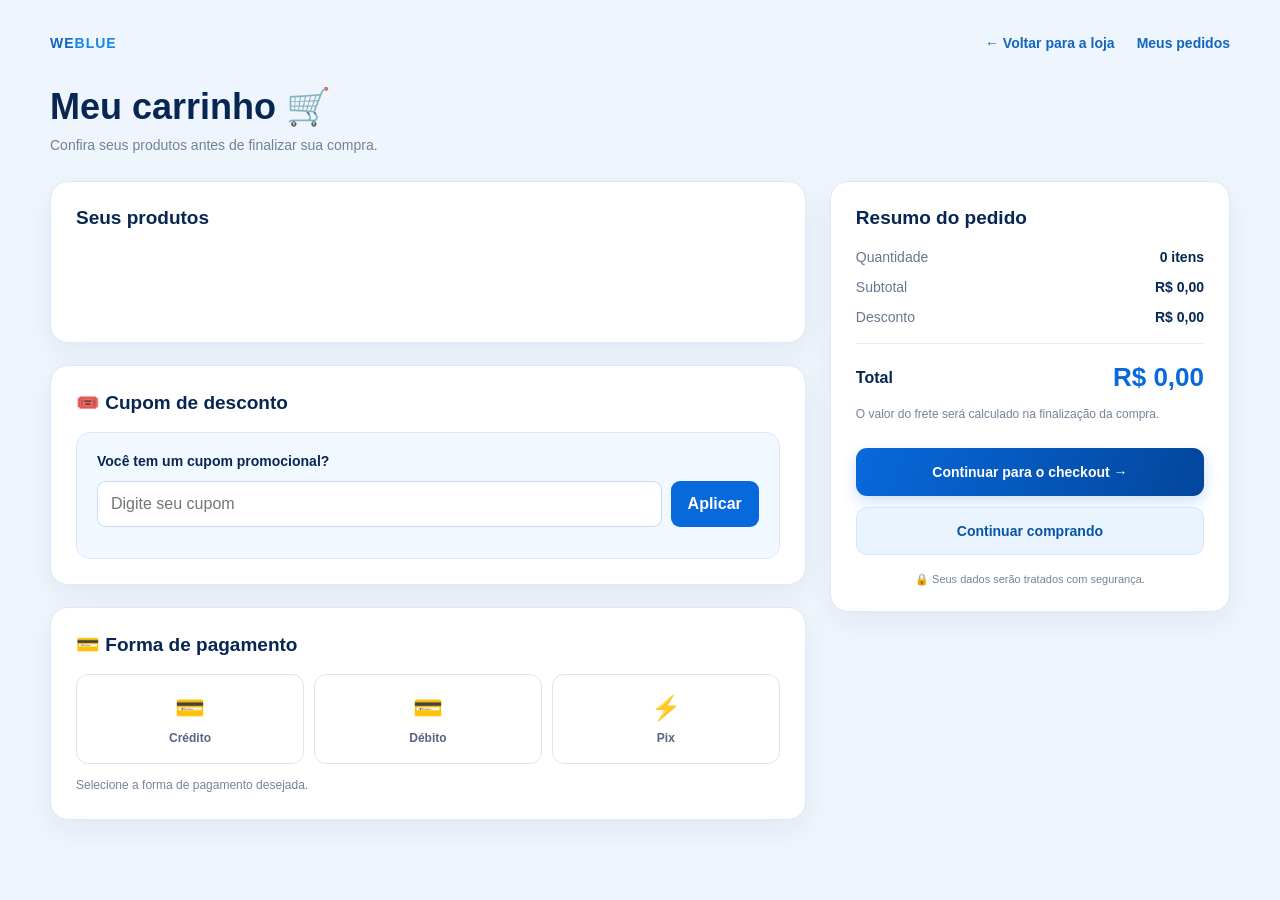
==== src/frontend/carrinho.html @ 8bfc92ae "Adiciona projeto completo WeBlue" ====
<!DOCTYPE html>
<html lang="pt-BR">
<head>
    <meta charset="UTF-8">
    <meta name="viewport" content="width=device-width, initial-scale=1.0">
    <title>WeBlue | Meu Carrinho</title>

    <style>
        * {
            margin: 0;
            padding: 0;
            box-sizing: border-box;
        }

        body {
            font-family: Arial, Helvetica, sans-serif;
            background: #eef5fc;
            color: #082653;
            min-height: 100vh;
        }

        a {
            text-decoration: none;
        }

        button, input {
            font: inherit;
        }

        .container {
            width: min(1180px, calc(100% - 40px));
            margin: 0 auto;
            padding: 35px 0 60px;
        }

        /* CABEÇALHO */

        .topbar {
            display: flex;
            align-items: center;
            justify-content: space-between;
            margin-bottom: 35px;
        }

        .logo {
            color: #082653;
            font-size: 25px;
            font-weight: 900;
            letter-spacing: 1px;
        }

        .logo span {
            color: #1686ed;
        }

        .topbar-links {
            display: flex;
            gap: 22px;
        }

        .topbar a {
            color: #1266bd;
            font-size: 14px;
            font-weight: 700;
            transition: color .2s;
        }

        .topbar a:hover {
            color: #031b48;
        }

        /* TÍTULO */

        .titulo {
            margin-bottom: 28px;
        }

        .titulo h1 {
            font-size: clamp(27px, 4vw, 36px);
            color: #082653;
            margin-bottom: 9px;
        }

        .titulo p {
            color: #71829a;
            font-size: 14px;
        }

        /* ORGANIZAÇÃO */

        .cart-grid {
            display: grid;
            grid-template-columns: minmax(0, 1.7fr) minmax(300px, .9fr);
            gap: 24px;
            align-items: start;
        }

        .coluna-principal {
            display: flex;
            flex-direction: column;
            gap: 22px;
        }

        .panel {
            background: #ffffff;
            border: 1px solid #dce9f7;
            border-radius: 18px;
            padding: 25px;
            box-shadow: 0 10px 30px rgba(8, 38, 83, .06);
        }

        .panel h2 {
            color: #082653;
            font-size: 19px;
            margin-bottom: 18px;
        }

        /* PRODUTOS */

        .item {
            display: flex;
            justify-content: space-between;
            align-items: center;
            gap: 18px;
            padding: 20px 0;
            border-bottom: 1px solid #e7eef7;
            animation: aparecer .3s ease;
        }

        .item:last-child {
            border-bottom: none;
        }

        .item h3 {
            color: #082653;
            font-size: 16px;
            margin-bottom: 7px;
        }

        .item p {
            color: #75849a;
            font-size: 13px;
        }

        .item strong {
            color: #0869dc;
            font-size: 17px;
            white-space: nowrap;
        }

        .controls {
            display: flex;
            align-items: center;
            gap: 10px;
            margin-top: 14px;
        }

        .controls button {
            min-width: 32px;
            height: 32px;
            padding: 0 9px;
            border: 1px solid #c9e1fa;
            border-radius: 9px;
            background: #eaf4ff;
            color: #0754a5;
            font-weight: 800;
            cursor: pointer;
            transition: .2s;
        }

        .controls button:hover {
            background: #0869dc;
            color: #ffffff;
            transform: translateY(-2px);
        }

        .controls span {
            min-width: 20px;
            text-align: center;
            font-weight: 700;
        }

        .controls .btn-secondary {
            width: auto;
            padding: 0 12px;
            margin-left: 5px;
            background: #fff0f0;
            border-color: #ffd5d5;
            color: #c03939;
            font-size: 12px;
        }

        .controls .btn-secondary:hover {
            background: #c03939;
            color: #ffffff;
        }

        .empty {
            padding: 35px 10px;
            text-align: center;
            color: #75849a;
            line-height: 1.6;
        }

        /* CUPOM */

        .coupon-box {
            padding: 20px;
            border-radius: 14px;
            background: #f1f8ff;
            border: 1px solid #d9eaff;
        }

        .coupon-box label {
            display: block;
            margin-bottom: 12px;
            color: #082653;
            font-size: 14px;
            font-weight: 800;
        }

        .coupon-input {
            display: flex;
            gap: 9px;
        }

        .coupon-input input {
            flex: 1;
            min-width: 0;
            padding: 13px;
            border: 1px solid #cbdced;
            border-radius: 9px;
            outline: none;
            color: #082653;
            background: #ffffff;
        }

        .coupon-input input:focus {
            border-color: #1686ed;
            box-shadow: 0 0 0 3px rgba(22, 134, 237, .12);
        }

        .btn-coupon {
            padding: 0 17px;
            border: none;
            border-radius: 9px;
            background: #0869dc;
            color: #ffffff;
            font-weight: 700;
            cursor: pointer;
            transition: .2s;
        }

        .btn-coupon:hover {
            background: #031b48;
            transform: translateY(-1px);
        }

        .coupon-message {
            margin-top: 11px;
            font-size: 12px;
            line-height: 1.5;
            color: #526984;
        }

        .coupon-message.erro {
            color: #c03939;
        }

        .coupon-message.sucesso {
            color: #16804a;
        }

        .btn-remove-coupon {
            display: none;
            margin-top: 10px;
            padding: 7px 11px;
            border: 1px solid #cbdced;
            border-radius: 8px;
            background: #ffffff;
            color: #0754a5;
            font-size: 12px;
            font-weight: 700;
            cursor: pointer;
        }

        /* PAGAMENTO */

        .payment-options {
            display: grid;
            grid-template-columns: repeat(3, minmax(0, 1fr));
            gap: 10px;
        }

        .payment-option {
            position: relative;
        }

        .payment-option input {
            position: absolute;
            opacity: 0;
            pointer-events: none;
        }

        .payment-option label {
            min-height: 90px;
            padding: 13px 8px;
            border: 1px solid #dce6f2;
            border-radius: 12px;
            background: #ffffff;
            display: flex;
            flex-direction: column;
            align-items: center;
            justify-content: center;
            gap: 9px;
            text-align: center;
            color: #536781;
            font-size: 12px;
            font-weight: 700;
            cursor: pointer;
            transition: .2s;
        }

        .payment-icon {
            font-size: 24px;
        }

        .payment-option label:hover {
            border-color: #1686ed;
            background: #f1f8ff;
            transform: translateY(-2px);
        }

        .payment-option input:checked + label {
            border: 2px solid #0869dc;
            background: #eaf4ff;
            color: #0754a5;
            box-shadow: 0 4px 14px rgba(8, 105, 220, .12);
        }

        .payment-option input:focus-visible + label {
            outline: 3px solid #80bdff;
            outline-offset: 3px;
        }

        .payment-message {
            margin-top: 12px;
            color: #75849a;
            font-size: 12px;
            line-height: 1.5;
        }

        /* RESUMO */

        .summary {
            position: sticky;
            top: 20px;
        }

        .summary h2 {
            margin-bottom: 20px;
        }

        .summary-line {
            display: flex;
            justify-content: space-between;
            gap: 10px;
            margin: 14px 0;
            color: #667991;
            font-size: 14px;
        }

        .summary-line strong {
            color: #082653;
        }

        .summary-divider {
            height: 1px;
            margin: 18px 0;
            background: #e5edf6;
        }

        .total-line {
            display: flex;
            justify-content: space-between;
            align-items: center;
            gap: 10px;
        }

        .total-line span {
            color: #082653;
            font-weight: 800;
        }

        .total {
            color: #0869dc;
            font-size: 26px;
            font-weight: 900;
            white-space: nowrap;
        }

        .frete-info {
            margin-top: 12px;
            color: #75849a;
            font-size: 12px;
            line-height: 1.5;
        }

        /* BOTÕES */

        .actions {
            display: flex;
            flex-direction: column;
            gap: 11px;
            margin-top: 25px;
        }

        .btn-link {
            width: 100%;
            min-height: 48px;
            padding: 13px 16px;
            display: flex;
            justify-content: center;
            align-items: center;
            border: none;
            border-radius: 11px;
            font-weight: 800;
            font-size: 14px;
            cursor: pointer;
            transition: .25s;
        }

        .btn-primary {
            background: linear-gradient(110deg, #0869dc, #03469c);
            color: #ffffff;
            box-shadow: 0 6px 15px rgba(8, 105, 220, .2);
        }

        .btn-primary:hover {
            transform: translateY(-3px);
            box-shadow: 0 10px 22px rgba(8, 105, 220, .28);
        }

        .btn-secondary {
            background: #eaf4ff;
            color: #0754a5;
            border: 1px solid #d2e7fc;
        }

        .btn-secondary:hover {
            background: #d5eaff;
            transform: translateY(-2px);
        }

        .secure-info {
            margin-top: 18px;
            color: #75849a;
            text-align: center;
            font-size: 11px;
        }

        /* ANIMAÇÃO */

        @keyframes aparecer {
            from {
                opacity: 0;
                transform: translateY(8px);
            }
            to {
                opacity: 1;
                transform: translateY(0);
            }
        }

        /* CELULAR */

        @media (max-width: 850px) {
            .cart-grid {
                grid-template-columns: 1fr;
            }

            .summary {
                position: static;
            }
        }

        @media (max-width: 520px) {
            .container {
                width: calc(100% - 24px);
                padding-top: 22px;
            }

            .topbar {
                align-items: flex-start;
                gap: 15px;
            }

            .topbar-links {
                flex-direction: column;
                gap: 9px;
                text-align: right;
            }

            .panel {
                padding: 18px;
            }

            .item {
                align-items: flex-start;
                flex-direction: column;
            }

            .item > strong {
                align-self: flex-end;
            }

            .coupon-input {
                flex-direction: column;
            }

            .btn-coupon {
                min-height: 43px;
            }

            .payment-options {
                gap: 6px;
            }

            .payment-option label {
                min-height: 82px;
                font-size: 11px;
            }

            .total {
                font-size: 22px;
            }
        }
    </style>
</head>

<body>
    <main class="container">

        <header class="topbar">
            <a href="/home" class="logo">WE<span>BLUE</span></a>

            <nav class="topbar-links">
                <a href="/home">← Voltar para a loja</a>
                <a href="/pedidos">Meus pedidos</a>
            </nav>
        </header>

        <section class="titulo">
            <h1>Meu carrinho 🛒</h1>
            <p>Confira seus produtos antes de finalizar sua compra.</p>
        </section>

        <div class="cart-grid">

            <div class="coluna-principal">

                <section class="panel">
                    <h2>Seus produtos</h2>

                    <div id="listaCarrinho"></div>

                    <div id="mensagemCarrinho" class="empty"></div>
                </section>

                <section class="panel">
                    <h2>🎟️ Cupom de desconto</h2>

                    <div class="coupon-box">
                        <label for="codigoCupom">
                            Você tem um cupom promocional?
                        </label>

                        <div class="coupon-input">
                            <input
                                type="text"
                                id="codigoCupom"
                                placeholder="Digite seu cupom"
                                maxlength="40"
                                autocomplete="off"
                            >

                            <button
                                type="button"
                                class="btn-coupon"
                                id="botaoAplicarCupom"
                            >
                                Aplicar
                            </button>
                        </div>

                        <p
                            id="mensagemCupom"
                            class="coupon-message"
                            aria-live="polite"
                        ></p>

                        <button
                            type="button"
                            id="removerCupom"
                            class="btn-remove-coupon"
                        >
                            Remover cupom
                        </button>
                    </div>
                </section>

                <section class="panel">
                    <h2>💳 Forma de pagamento</h2>

                    <div class="payment-options">

                        <div class="payment-option">
                            <input
                                type="radio"
                                id="pagamentoCredito"
                                name="formaPagamento"
                                value="credito"
                            >
                            <label for="pagamentoCredito">
                                <span class="payment-icon">💳</span>
                                Crédito
                            </label>
                        </div>

                        <div class="payment-option">
                            <input
                                type="radio"
                                id="pagamentoDebito"
                                name="formaPagamento"
                                value="debito"
                            >
                            <label for="pagamentoDebito">
                                <span class="payment-icon">💳</span>
                                Débito
                            </label>
                        </div>

                        <div class="payment-option">
                            <input
                                type="radio"
                                id="pagamentoPix"
                                name="formaPagamento"
                                value="pix"
                            >
                            <label for="pagamentoPix">
                                <span class="payment-icon">⚡</span>
                                Pix
                            </label>
                        </div>

                    </div>

                    <p class="payment-message" id="mensagemPagamento">
                        Selecione a forma de pagamento desejada.
                    </p>
                </section>

            </div>

            <aside class="panel summary">

                <h2>Resumo do pedido</h2>

                <div class="summary-line">
                    <span>Quantidade</span>
                    <strong id="quantidadeItens">0 itens</strong>
                </div>

                <div class="summary-line">
                    <span>Subtotal</span>
                    <strong id="subtotalCarrinho">R$ 0,00</strong>
                </div>

                <div class="summary-line">
                    <span>Desconto</span>
                    <strong id="descontoCarrinho">R$ 0,00</strong>
                </div>

                <div class="summary-divider"></div>

                <div class="total-line">
                    <span>Total</span>
                    <strong class="total" id="totalCarrinho">
                        R$ 0,00
                    </strong>
                </div>

                <p class="frete-info">
                    O valor do frete será calculado na finalização da compra.
                </p>

                <div class="actions">
                    <a
                        class="btn-link btn-primary"
                        href="/checkout"
                        id="botaoCheckout"
                    >
                        Continuar para o checkout →
                    </a>

                    <a class="btn-link btn-secondary" href="/home">
                        Continuar comprando
                    </a>
                </div>

                <p class="secure-info">
                    🔒 Seus dados serão tratados com segurança.
                </p>

            </aside>

        </div>
    </main>

    <script src="/js/carrinho.js"></script>
</body>
</html>
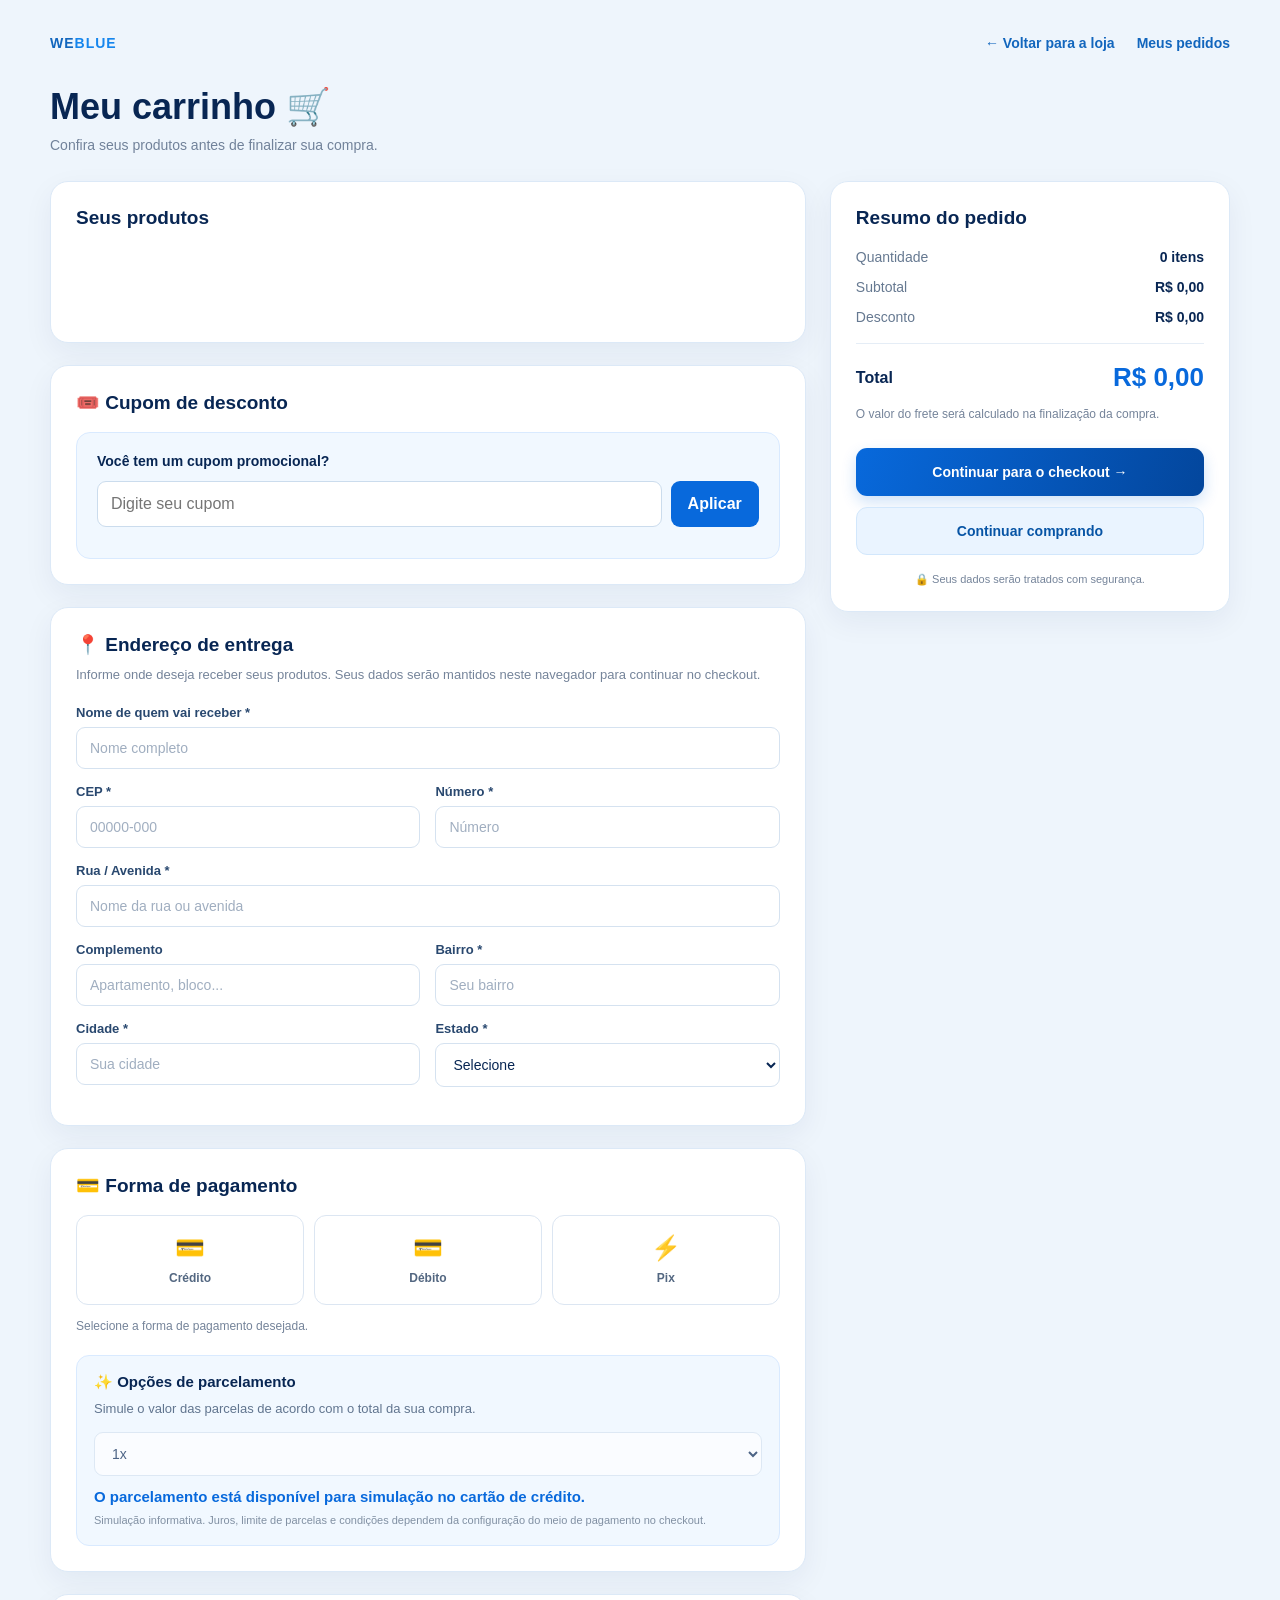
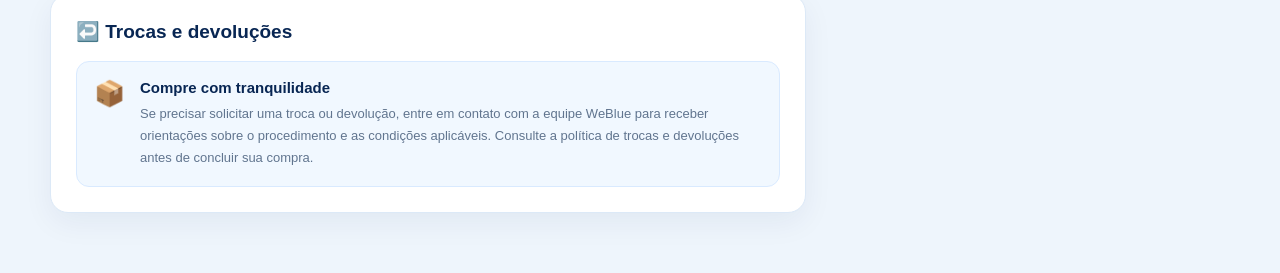
==== commit bbfe406c: "Ajusta imagens dos produtos no carrinho" ====
--- a/src/frontend/carrinho.html
+++ b/src/frontend/carrinho.html
@@ -24,7 +24,7 @@
             text-decoration: none;
         }
 
-        button, input {
+        button, input, select {
             font: inherit;
         }
 
@@ -33,8 +33,6 @@
             margin: 0 auto;
             padding: 35px 0 60px;
         }
-
-        /* CABEÇALHO */
 
         .topbar {
             display: flex;
@@ -70,8 +68,6 @@
             color: #031b48;
         }
 
-        /* TÍTULO */
-
         .titulo {
             margin-bottom: 28px;
         }
@@ -86,8 +82,6 @@
             color: #71829a;
             font-size: 14px;
         }
-
-        /* ORGANIZAÇÃO */
 
         .cart-grid {
             display: grid;
@@ -130,6 +124,36 @@
 
         .item:last-child {
             border-bottom: none;
+        }
+
+        .item-image {
+            width: 105px;
+            height: 105px;
+            flex-shrink: 0;
+            overflow: hidden;
+            border-radius: 13px;
+            background: #f1f6fc;
+            display: flex;
+            align-items: center;
+            justify-content: center;
+        }
+
+        .item-image img {
+            width: 100%;
+            height: 100%;
+            object-fit: contain;
+            padding: 5px;
+        }
+
+        .item-image-placeholder {
+            color: #1686ed;
+            font-weight: 900;
+            font-size: 13px;
+        }
+
+        .item-details {
+            flex: 1;
+            min-width: 0;
         }
 
         .item h3 {
@@ -236,7 +260,8 @@
             background: #ffffff;
         }
 
-        .coupon-input input:focus {
+        .coupon-input input:focus,
+        .form-control:focus {
             border-color: #1686ed;
             box-shadow: 0 0 0 3px rgba(22, 134, 237, .12);
         }
@@ -285,6 +310,60 @@
             cursor: pointer;
         }
 
+        /* ENDEREÇO */
+
+        .address-description {
+            color: #75849a;
+            font-size: 13px;
+            line-height: 1.6;
+            margin-top: -9px;
+            margin-bottom: 19px;
+        }
+
+        .address-grid {
+            display: grid;
+            grid-template-columns: repeat(2, minmax(0, 1fr));
+            gap: 15px;
+        }
+
+        .form-group {
+            display: flex;
+            flex-direction: column;
+            gap: 7px;
+        }
+
+        .form-group.full {
+            grid-column: 1 / -1;
+        }
+
+        .form-group label {
+            font-size: 13px;
+            color: #29486f;
+            font-weight: 700;
+        }
+
+        .form-control {
+            width: 100%;
+            min-width: 0;
+            padding: 12px 13px;
+            border: 1px solid #d5e2f0;
+            border-radius: 9px;
+            outline: none;
+            background: #ffffff;
+            color: #082653;
+            font-size: 14px;
+        }
+
+        .form-control::placeholder {
+            color: #a0aec0;
+        }
+
+        .address-status {
+            margin-top: 13px;
+            color: #16804a;
+            font-size: 12px;
+        }
+
         /* PAGAMENTO */
 
         .payment-options {
@@ -351,6 +430,76 @@
             line-height: 1.5;
         }
 
+        /* PARCELAMENTO */
+
+        .installment-box {
+            margin-top: 20px;
+            padding: 17px;
+            border-radius: 13px;
+            border: 1px solid #d9eaff;
+            background: #f1f8ff;
+        }
+
+        .installment-box h3 {
+            color: #082653;
+            font-size: 15px;
+            margin-bottom: 8px;
+        }
+
+        .installment-box p {
+            color: #61758f;
+            font-size: 13px;
+            line-height: 1.6;
+        }
+
+        .installment-box select {
+            margin-top: 12px;
+        }
+
+        .installment-result {
+            display: block;
+            margin-top: 12px;
+            color: #0869dc;
+            font-size: 15px;
+            font-weight: 800;
+        }
+
+        .installment-note {
+            display: block;
+            margin-top: 7px;
+            color: #8190a3;
+            font-size: 11px;
+            line-height: 1.5;
+        }
+
+        /* DEVOLUÇÃO */
+
+        .return-box {
+            display: flex;
+            gap: 15px;
+            align-items: flex-start;
+            padding: 17px;
+            border-radius: 13px;
+            background: #f1f8ff;
+            border: 1px solid #d9eaff;
+        }
+
+        .return-icon {
+            font-size: 25px;
+        }
+
+        .return-box h3 {
+            color: #082653;
+            font-size: 15px;
+            margin-bottom: 7px;
+        }
+
+        .return-box p {
+            color: #61758f;
+            font-size: 13px;
+            line-height: 1.7;
+        }
+
         /* RESUMO */
 
         .summary {
@@ -460,8 +609,6 @@
             font-size: 11px;
         }
 
-        /* ANIMAÇÃO */
-
         @keyframes aparecer {
             from {
                 opacity: 0;
@@ -473,8 +620,6 @@
             }
         }
 
-        /* CELULAR */
-
         @media (max-width: 850px) {
             .cart-grid {
                 grid-template-columns: 1fr;
@@ -508,11 +653,16 @@
 
             .item {
                 align-items: flex-start;
-                flex-direction: column;
+                flex-wrap: wrap;
+            }
+
+            .item-image {
+                width: 85px;
+                height: 85px;
             }
 
             .item > strong {
-                align-self: flex-end;
+                margin-left: auto;
             }
 
             .coupon-input {
@@ -535,189 +685,582 @@
             .total {
                 font-size: 22px;
             }
+
+            .address-grid {
+                grid-template-columns: 1fr;
+            }
+
+            .form-group.full {
+                grid-column: auto;
+            }
         }
     </style>
 </head>
 
 <body>
-    <main class="container">
-
-        <header class="topbar">
-            <a href="/home" class="logo">WE<span>BLUE</span></a>
-
-            <nav class="topbar-links">
-                <a href="/home">← Voltar para a loja</a>
-                <a href="/pedidos">Meus pedidos</a>
-            </nav>
-        </header>
-
-        <section class="titulo">
-            <h1>Meu carrinho 🛒</h1>
-            <p>Confira seus produtos antes de finalizar sua compra.</p>
-        </section>
-
-        <div class="cart-grid">
-
-            <div class="coluna-principal">
-
-                <section class="panel">
-                    <h2>Seus produtos</h2>
-
-                    <div id="listaCarrinho"></div>
-
-                    <div id="mensagemCarrinho" class="empty"></div>
-                </section>
-
-                <section class="panel">
-                    <h2>🎟️ Cupom de desconto</h2>
-
-                    <div class="coupon-box">
-                        <label for="codigoCupom">
-                            Você tem um cupom promocional?
-                        </label>
-
-                        <div class="coupon-input">
-                            <input
-                                type="text"
-                                id="codigoCupom"
-                                placeholder="Digite seu cupom"
-                                maxlength="40"
-                                autocomplete="off"
-                            >
-
-                            <button
-                                type="button"
-                                class="btn-coupon"
-                                id="botaoAplicarCupom"
-                            >
-                                Aplicar
-                            </button>
-                        </div>
-
-                        <p
-                            id="mensagemCupom"
-                            class="coupon-message"
-                            aria-live="polite"
-                        ></p>
+<main class="container">
+
+    <header class="topbar">
+        <a href="/home" class="logo">WE<span>BLUE</span></a>
+
+        <nav class="topbar-links">
+            <a href="/home">← Voltar para a loja</a>
+            <a href="/pedidos">Meus pedidos</a>
+        </nav>
+    </header>
+
+    <section class="titulo">
+        <h1>Meu carrinho 🛒</h1>
+        <p>Confira seus produtos antes de finalizar sua compra.</p>
+    </section>
+
+    <div class="cart-grid">
+
+        <div class="coluna-principal">
+
+            <!-- PRODUTOS -->
+
+            <section class="panel">
+                <h2>Seus produtos</h2>
+
+                <div id="listaCarrinho"></div>
+                <div id="mensagemCarrinho" class="empty"></div>
+            </section>
+
+            <!-- CUPOM -->
+
+            <section class="panel">
+                <h2>🎟️ Cupom de desconto</h2>
+
+                <div class="coupon-box">
+                    <label for="codigoCupom">
+                        Você tem um cupom promocional?
+                    </label>
+
+                    <div class="coupon-input">
+                        <input
+                            type="text"
+                            id="codigoCupom"
+                            placeholder="Digite seu cupom"
+                            maxlength="40"
+                            autocomplete="off"
+                        >
 
                         <button
                             type="button"
-                            id="removerCupom"
-                            class="btn-remove-coupon"
+                            class="btn-coupon"
+                            id="botaoAplicarCupom"
                         >
-                            Remover cupom
+                            Aplicar
                         </button>
                     </div>
-                </section>
-
-                <section class="panel">
-                    <h2>💳 Forma de pagamento</h2>
-
-                    <div class="payment-options">
-
-                        <div class="payment-option">
+
+                    <p
+                        id="mensagemCupom"
+                        class="coupon-message"
+                        aria-live="polite"
+                    ></p>
+
+                    <button
+                        type="button"
+                        id="removerCupom"
+                        class="btn-remove-coupon"
+                    >
+                        Remover cupom
+                    </button>
+                </div>
+            </section>
+
+            <!-- ENDEREÇO -->
+
+            <section class="panel">
+                <h2>📍 Endereço de entrega</h2>
+
+                <p class="address-description">
+                    Informe onde deseja receber seus produtos.
+                    Seus dados serão mantidos neste navegador para continuar no checkout.
+                </p>
+
+                <form id="formEndereco">
+                    <div class="address-grid">
+
+                        <div class="form-group full">
+                            <label for="nomeDestinatario">
+                                Nome de quem vai receber *
+                            </label>
                             <input
-                                type="radio"
-                                id="pagamentoCredito"
-                                name="formaPagamento"
-                                value="credito"
+                                class="form-control"
+                                type="text"
+                                id="nomeDestinatario"
+                                name="nome"
+                                placeholder="Nome completo"
+                                autocomplete="name"
+                                required
                             >
-                            <label for="pagamentoCredito">
-                                <span class="payment-icon">💳</span>
-                                Crédito
-                            </label>
                         </div>
 
-                        <div class="payment-option">
+                        <div class="form-group">
+                            <label for="cep">CEP *</label>
                             <input
-                                type="radio"
-                                id="pagamentoDebito"
-                                name="formaPagamento"
-                                value="debito"
+                                class="form-control"
+                                type="text"
+                                id="cep"
+                                name="cep"
+                                placeholder="00000-000"
+                                maxlength="9"
+                                inputmode="numeric"
+                                autocomplete="postal-code"
+                                required
                             >
-                            <label for="pagamentoDebito">
-                                <span class="payment-icon">💳</span>
-                                Débito
-                            </label>
                         </div>
 
-                        <div class="payment-option">
+                        <div class="form-group">
+                            <label for="numero">Número *</label>
                             <input
-                                type="radio"
-                                id="pagamentoPix"
-                                name="formaPagamento"
-                                value="pix"
+                                class="form-control"
+                                type="text"
+                                id="numero"
+                                name="numero"
+                                placeholder="Número"
+                                autocomplete="address-line2"
+                                required
                             >
-                            <label for="pagamentoPix">
-                                <span class="payment-icon">⚡</span>
-                                Pix
-                            </label>
                         </div>
 
+                        <div class="form-group full">
+                            <label for="rua">Rua / Avenida *</label>
+                            <input
+                                class="form-control"
+                                type="text"
+                                id="rua"
+                                name="rua"
+                                placeholder="Nome da rua ou avenida"
+                                autocomplete="address-line1"
+                                required
+                            >
+                        </div>
+
+                        <div class="form-group">
+                            <label for="complemento">Complemento</label>
+                            <input
+                                class="form-control"
+                                type="text"
+                                id="complemento"
+                                name="complemento"
+                                placeholder="Apartamento, bloco..."
+                            >
+                        </div>
+
+                        <div class="form-group">
+                            <label for="bairro">Bairro *</label>
+                            <input
+                                class="form-control"
+                                type="text"
+                                id="bairro"
+                                name="bairro"
+                                placeholder="Seu bairro"
+                                required
+                            >
+                        </div>
+
+                        <div class="form-group">
+                            <label for="cidade">Cidade *</label>
+                            <input
+                                class="form-control"
+                                type="text"
+                                id="cidade"
+                                name="cidade"
+                                placeholder="Sua cidade"
+                                autocomplete="address-level2"
+                                required
+                            >
+                        </div>
+
+                        <div class="form-group">
+                            <label for="estado">Estado *</label>
+                            <select
+                                class="form-control"
+                                id="estado"
+                                name="estado"
+                                autocomplete="address-level1"
+                                required
+                            >
+                                <option value="">Selecione</option>
+                                <option value="AC">Acre</option>
+                                <option value="AL">Alagoas</option>
+                                <option value="AP">Amapá</option>
+                                <option value="AM">Amazonas</option>
+                                <option value="BA">Bahia</option>
+                                <option value="CE">Ceará</option>
+                                <option value="DF">Distrito Federal</option>
+                                <option value="ES">Espírito Santo</option>
+                                <option value="GO">Goiás</option>
+                                <option value="MA">Maranhão</option>
+                                <option value="MT">Mato Grosso</option>
+                                <option value="MS">Mato Grosso do Sul</option>
+                                <option value="MG">Minas Gerais</option>
+                                <option value="PA">Pará</option>
+                                <option value="PB">Paraíba</option>
+                                <option value="PR">Paraná</option>
+                                <option value="PE">Pernambuco</option>
+                                <option value="PI">Piauí</option>
+                                <option value="RJ">Rio de Janeiro</option>
+                                <option value="RN">Rio Grande do Norte</option>
+                                <option value="RS">Rio Grande do Sul</option>
+                                <option value="RO">Rondônia</option>
+                                <option value="RR">Roraima</option>
+                                <option value="SC">Santa Catarina</option>
+                                <option value="SP">São Paulo</option>
+                                <option value="SE">Sergipe</option>
+                                <option value="TO">Tocantins</option>
+                            </select>
+                        </div>
+
                     </div>
 
-                    <p class="payment-message" id="mensagemPagamento">
-                        Selecione a forma de pagamento desejada.
+                    <p
+                        class="address-status"
+                        id="statusEndereco"
+                        aria-live="polite"
+                    ></p>
+                </form>
+            </section>
+
+            <!-- PAGAMENTO -->
+
+            <section class="panel">
+                <h2>💳 Forma de pagamento</h2>
+
+                <div class="payment-options">
+
+                    <div class="payment-option">
+                        <input
+                            type="radio"
+                            id="pagamentoCredito"
+                            name="formaPagamento"
+                            value="credito"
+                        >
+                        <label for="pagamentoCredito">
+                            <span class="payment-icon">💳</span>
+                            Crédito
+                        </label>
+                    </div>
+
+                    <div class="payment-option">
+                        <input
+                            type="radio"
+                            id="pagamentoDebito"
+                            name="formaPagamento"
+                            value="debito"
+                        >
+                        <label for="pagamentoDebito">
+                            <span class="payment-icon">💳</span>
+                            Débito
+                        </label>
+                    </div>
+
+                    <div class="payment-option">
+                        <input
+                            type="radio"
+                            id="pagamentoPix"
+                            name="formaPagamento"
+                            value="pix"
+                        >
+                        <label for="pagamentoPix">
+                            <span class="payment-icon">⚡</span>
+                            Pix
+                        </label>
+                    </div>
+
+                </div>
+
+                <p class="payment-message" id="mensagemPagamento">
+                    Selecione a forma de pagamento desejada.
+                </p>
+
+                <!-- PARCELAMENTO -->
+
+                <div class="installment-box" id="areaParcelamento">
+                    <h3>✨ Opções de parcelamento</h3>
+
+                    <p>
+                        Simule o valor das parcelas de acordo com o total da sua compra.
                     </p>
-                </section>
-
+
+                    <select
+                        class="form-control"
+                        id="quantidadeParcelas"
+                    >
+                        <option value="1">1x</option>
+                        <option value="2">2x</option>
+                        <option value="3">3x</option>
+                        <option value="4">4x</option>
+                        <option value="5">5x</option>
+                        <option value="6">6x</option>
+                    </select>
+
+                    <span
+                        class="installment-result"
+                        id="resultadoParcelamento"
+                        aria-live="polite"
+                    >
+                        Selecione o cartão de crédito para simular.
+                    </span>
+
+                    <small class="installment-note">
+                        Simulação informativa. Juros, limite de parcelas e condições
+                        dependem da configuração do meio de pagamento no checkout.
+                    </small>
+                </div>
+            </section>
+
+            <!-- DEVOLUÇÃO -->
+
+            <section class="panel">
+                <h2>↩️ Trocas e devoluções</h2>
+
+                <div class="return-box">
+                    <span class="return-icon">📦</span>
+
+                    <div>
+                        <h3>Compre com tranquilidade</h3>
+
+                        <p>
+                            Se precisar solicitar uma troca ou devolução,
+                            entre em contato com a equipe WeBlue para receber
+                            orientações sobre o procedimento e as condições aplicáveis.
+                            Consulte a política de trocas e devoluções antes de concluir
+                            sua compra.
+                        </p>
+                    </div>
+                </div>
+            </section>
+
+        </div>
+
+        <!-- RESUMO -->
+
+        <aside class="panel summary">
+
+            <h2>Resumo do pedido</h2>
+
+            <div class="summary-line">
+                <span>Quantidade</span>
+                <strong id="quantidadeItens">0 itens</strong>
             </div>
 
-            <aside class="panel summary">
-
-                <h2>Resumo do pedido</h2>
-
-                <div class="summary-line">
-                    <span>Quantidade</span>
-                    <strong id="quantidadeItens">0 itens</strong>
-                </div>
-
-                <div class="summary-line">
-                    <span>Subtotal</span>
-                    <strong id="subtotalCarrinho">R$ 0,00</strong>
-                </div>
-
-                <div class="summary-line">
-                    <span>Desconto</span>
-                    <strong id="descontoCarrinho">R$ 0,00</strong>
-                </div>
-
-                <div class="summary-divider"></div>
-
-                <div class="total-line">
-                    <span>Total</span>
-                    <strong class="total" id="totalCarrinho">
-                        R$ 0,00
-                    </strong>
-                </div>
-
-                <p class="frete-info">
-                    O valor do frete será calculado na finalização da compra.
-                </p>
-
-                <div class="actions">
-                    <a
-                        class="btn-link btn-primary"
-                        href="/checkout"
-                        id="botaoCheckout"
-                    >
-                        Continuar para o checkout →
-                    </a>
-
-                    <a class="btn-link btn-secondary" href="/home">
-                        Continuar comprando
-                    </a>
-                </div>
-
-                <p class="secure-info">
-                    🔒 Seus dados serão tratados com segurança.
-                </p>
-
-            </aside>
-
-        </div>
-    </main>
-
-    <script src="/js/carrinho.js"></script>
+            <div class="summary-line">
+                <span>Subtotal</span>
+                <strong id="subtotalCarrinho">R$ 0,00</strong>
+            </div>
+
+            <div class="summary-line">
+                <span>Desconto</span>
+                <strong id="descontoCarrinho">R$ 0,00</strong>
+            </div>
+
+            <div class="summary-divider"></div>
+
+            <div class="total-line">
+                <span>Total</span>
+                <strong class="total" id="totalCarrinho">
+                    R$ 0,00
+                </strong>
+            </div>
+
+            <p class="frete-info">
+                O valor do frete será calculado na finalização da compra.
+            </p>
+
+            <div class="actions">
+                <a
+                    class="btn-link btn-primary"
+                    href="/checkout"
+                    id="botaoCheckout"
+                >
+                    Continuar para o checkout →
+                </a>
+
+                <a class="btn-link btn-secondary" href="/home">
+                    Continuar comprando
+                </a>
+            </div>
+
+            <p class="secure-info">
+                🔒 Seus dados serão tratados com segurança.
+            </p>
+
+        </aside>
+
+    </div>
+</main>
+
+<script src="/js/carrinho.js"></script>
+
+<script>
+/* ============================================================
+   ENDEREÇO DE ENTREGA
+   ============================================================ */
+
+const CHAVE_ENDERECO = "weblue-endereco";
+
+const formEndereco = document.getElementById("formEndereco");
+const statusEndereco = document.getElementById("statusEndereco");
+const camposEndereco = formEndereco.querySelectorAll("[name]");
+
+function obterEndereco() {
+    try {
+        return JSON.parse(
+            localStorage.getItem(CHAVE_ENDERECO)
+        ) || {};
+    } catch (erro) {
+        console.error("Erro ao recuperar endereço:", erro);
+        return {};
+    }
+}
+
+function salvarEndereco() {
+    const endereco = {};
+
+    camposEndereco.forEach(campo => {
+        endereco[campo.name] = campo.value.trim();
+    });
+
+    localStorage.setItem(
+        CHAVE_ENDERECO,
+        JSON.stringify(endereco)
+    );
+
+    statusEndereco.textContent =
+        "✓ Endereço salvo neste navegador.";
+}
+
+function carregarEndereco() {
+    const endereco = obterEndereco();
+
+    camposEndereco.forEach(campo => {
+        if (endereco[campo.name] !== undefined) {
+            campo.value = endereco[campo.name];
+        }
+    });
+}
+
+camposEndereco.forEach(campo => {
+    campo.addEventListener("input", salvarEndereco);
+    campo.addEventListener("change", salvarEndereco);
+});
+
+carregarEndereco();
+
+/* Máscara simples de CEP */
+
+document.getElementById("cep").addEventListener("input", evento => {
+    let valor = evento.target.value.replace(/\D/g, "").slice(0, 8);
+
+    if (valor.length > 5) {
+        valor = valor.replace(/^(\d{5})(\d)/, "$1-$2");
+    }
+
+    evento.target.value = valor;
+});
+
+
+/* ============================================================
+   SIMULAÇÃO DE PARCELAMENTO
+   ============================================================ */
+
+const quantidadeParcelas = document.getElementById("quantidadeParcelas");
+const resultadoParcelamento = document.getElementById("resultadoParcelamento");
+const totalCarrinhoElemento = document.getElementById("totalCarrinho");
+
+function obterTotalNumerico() {
+    const texto = totalCarrinhoElemento.textContent;
+
+    return Number(
+        texto
+            .replace(/[^\d,.-]/g, "")
+            .replace(/\./g, "")
+            .replace(",", ".")
+    ) || 0;
+}
+
+function atualizarParcelamento() {
+    const pagamento = document.querySelector(
+        'input[name="formaPagamento"]:checked'
+    );
+
+    if (!pagamento || pagamento.value !== "credito") {
+        resultadoParcelamento.textContent =
+            "O parcelamento está disponível para simulação no cartão de crédito.";
+
+        quantidadeParcelas.disabled = true;
+        return;
+    }
+
+    quantidadeParcelas.disabled = false;
+
+    const parcelas = Number(quantidadeParcelas.value);
+    const total = obterTotalNumerico();
+
+    if (total <= 0) {
+        resultadoParcelamento.textContent =
+            "Adicione produtos para simular as parcelas.";
+        return;
+    }
+
+    const valorParcela = total / parcelas;
+
+    resultadoParcelamento.textContent =
+        `${parcelas}x de ${valorParcela.toLocaleString("pt-BR", {
+            style: "currency",
+            currency: "BRL"
+        })}`;
+
+}
+
+quantidadeParcelas.addEventListener(
+    "change",
+    atualizarParcelamento
+);
+
+document.querySelectorAll(
+    'input[name="formaPagamento"]'
+).forEach(opcao => {
+    opcao.addEventListener("change", atualizarParcelamento);
+});
+
+const observadorTotal = new MutationObserver(
+    atualizarParcelamento
+);
+
+observadorTotal.observe(totalCarrinhoElemento, {
+    childList: true,
+    characterData: true,
+    subtree: true
+});
+
+atualizarParcelamento();
+
+
+/* ============================================================
+   VALIDAR ENDEREÇO ANTES DE IR PARA O CHECKOUT
+   ============================================================ */
+
+document.getElementById("botaoCheckout").addEventListener(
+    "click",
+    evento => {
+        if (!formEndereco.reportValidity()) {
+            evento.preventDefault();
+
+            formEndereco.querySelector(":invalid").focus();
+
+            return;
+        }
+
+        salvarEndereco();
+    }
+);
+</script>
+
 </body>
 </html>
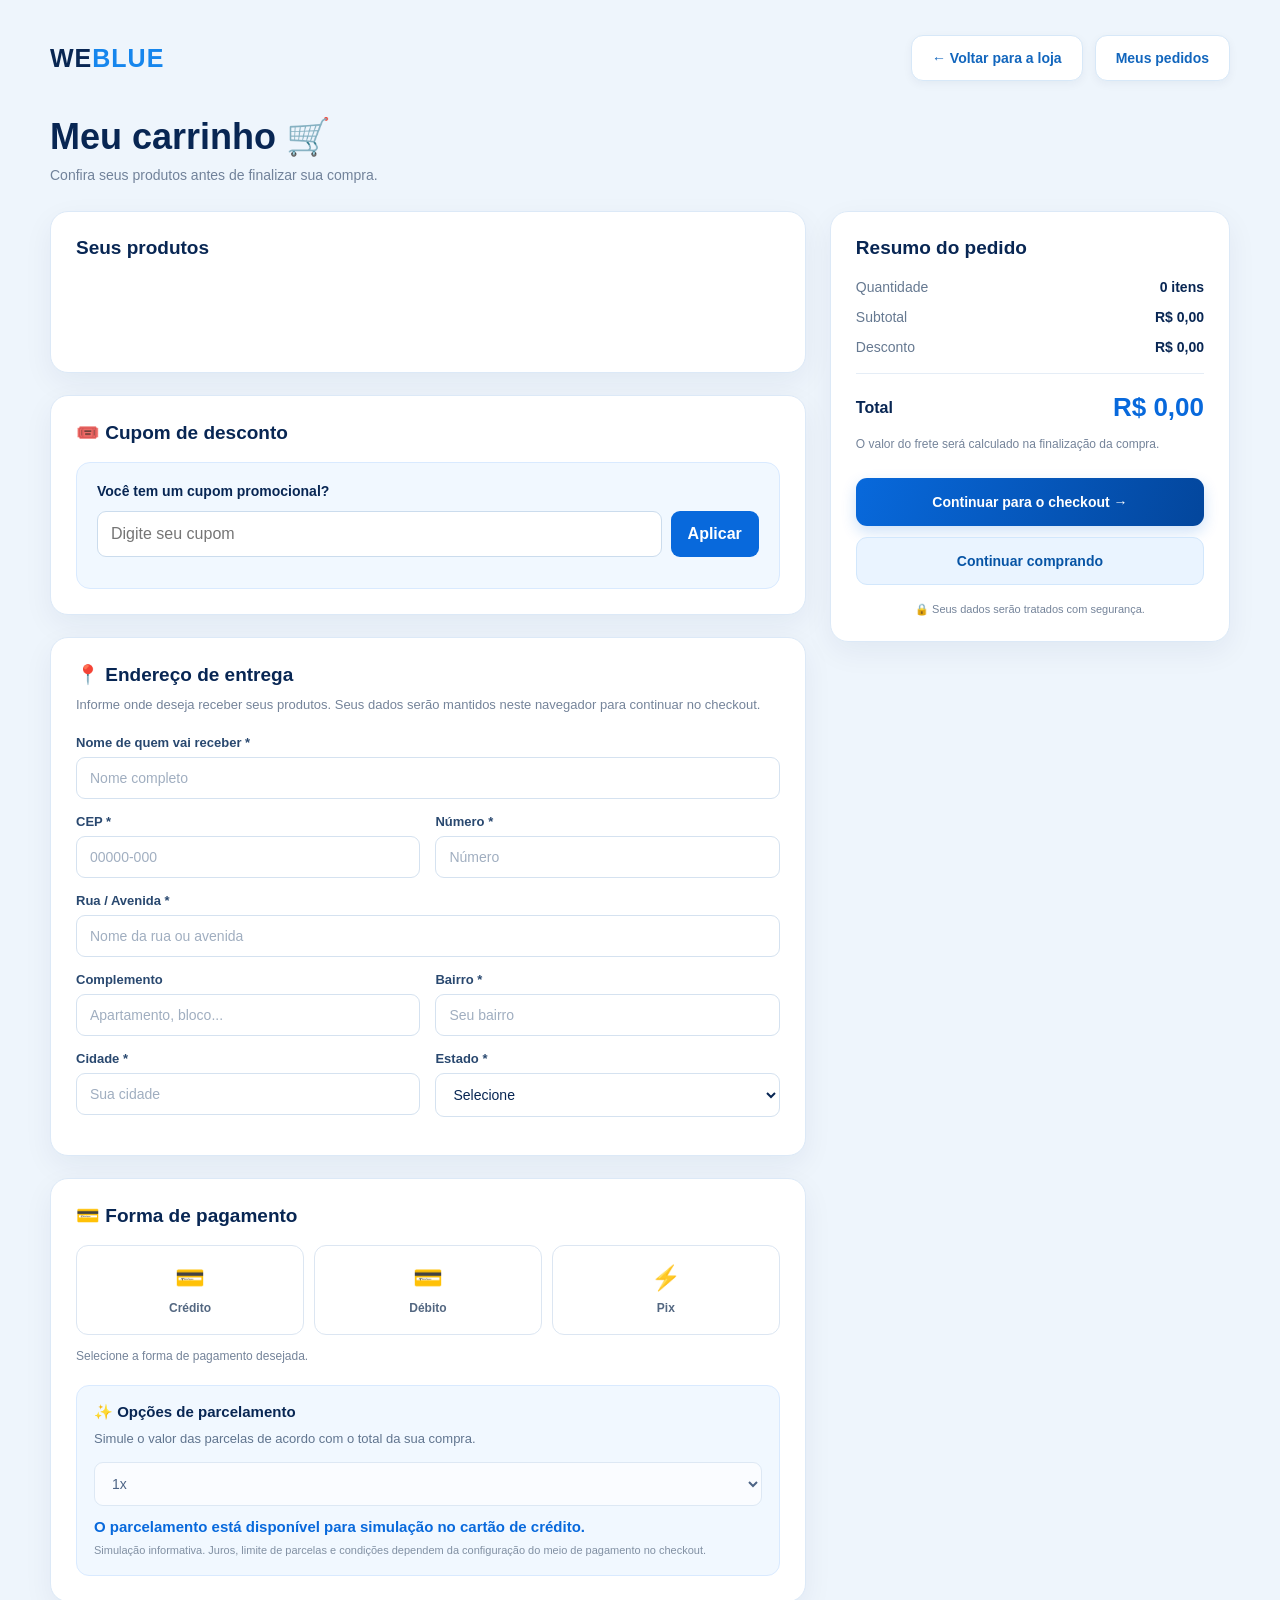
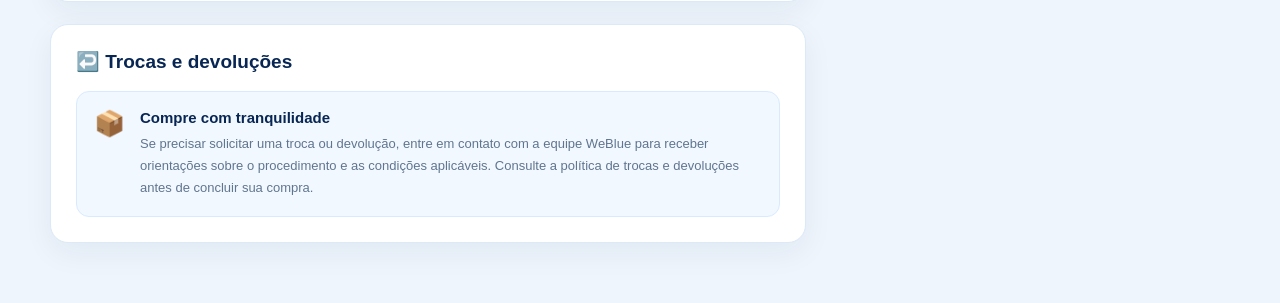
==== commit 5aa03f64: "Melhora visual dos botoes do carrinho" ====
--- a/src/frontend/carrinho.html
+++ b/src/frontend/carrinho.html
@@ -34,11 +34,14 @@
             padding: 35px 0 60px;
         }
 
+        /* CABEÇALHO */
+
         .topbar {
             display: flex;
             align-items: center;
             justify-content: space-between;
             margin-bottom: 35px;
+            gap: 20px;
         }
 
         .logo {
@@ -52,21 +55,45 @@
             color: #1686ed;
         }
 
+        /* NOVO VISUAL DOS BOTÕES DO CABEÇALHO */
+
         .topbar-links {
             display: flex;
-            gap: 22px;
-        }
-
-        .topbar a {
+            align-items: center;
+            gap: 12px;
+        }
+
+        .topbar-links a {
+            display: inline-flex;
+            align-items: center;
+            justify-content: center;
+            gap: 8px;
+            min-height: 46px;
+            padding: 0 20px;
+            border-radius: 12px;
             color: #1266bd;
+            background: #ffffff;
+            border: 1px solid #d7e8f8;
             font-size: 14px;
             font-weight: 700;
-            transition: color .2s;
-        }
-
-        .topbar a:hover {
-            color: #031b48;
-        }
+            transition: all .25s ease;
+            box-shadow: 0 3px 10px rgba(8, 38, 83, .05);
+        }
+
+        .topbar-links a:hover {
+            color: #ffffff;
+            background: linear-gradient(110deg, #1686ed, #0754a5);
+            border-color: transparent;
+            transform: translateY(-2px);
+            box-shadow: 0 6px 16px rgba(8, 105, 220, .18);
+        }
+
+        .topbar-links a:focus-visible {
+            outline: 3px solid #80bdff;
+            outline-offset: 3px;
+        }
+
+        /* TÍTULO */
 
         .titulo {
             margin-bottom: 28px;
@@ -82,6 +109,8 @@
             color: #71829a;
             font-size: 14px;
         }
+
+        /* ESTRUTURA */
 
         .cart-grid {
             display: grid;
@@ -556,7 +585,7 @@
             line-height: 1.5;
         }
 
-        /* BOTÕES */
+        /* BOTÕES DO RESUMO */
 
         .actions {
             display: flex;
@@ -609,6 +638,8 @@
             font-size: 11px;
         }
 
+        /* ANIMAÇÃO */
+
         @keyframes aparecer {
             from {
                 opacity: 0;
@@ -620,6 +651,8 @@
             }
         }
 
+        /* RESPONSIVIDADE */
+
         @media (max-width: 850px) {
             .cart-grid {
                 grid-template-columns: 1fr;
@@ -638,13 +671,19 @@
 
             .topbar {
                 align-items: flex-start;
-                gap: 15px;
+                gap: 12px;
             }
 
             .topbar-links {
                 flex-direction: column;
-                gap: 9px;
-                text-align: right;
+                align-items: stretch;
+                gap: 8px;
+            }
+
+            .topbar-links a {
+                min-height: 40px;
+                padding: 0 12px;
+                font-size: 12px;
             }
 
             .panel {
@@ -692,6 +731,15 @@
 
             .form-group.full {
                 grid-column: auto;
+            }
+        }
+
+        @media (prefers-reduced-motion: reduce) {
+            *,
+            *::before,
+            *::after {
+                animation-duration: .01ms !important;
+                transition-duration: .01ms !important;
             }
         }
     </style>
@@ -1152,7 +1200,7 @@
 
 carregarEndereco();
 
-/* Máscara simples de CEP */
+/* MÁSCARA DE CEP */
 
 document.getElementById("cep").addEventListener("input", evento => {
     let valor = evento.target.value.replace(/\D/g, "").slice(0, 8);
@@ -1215,7 +1263,6 @@
             style: "currency",
             currency: "BRL"
         })}`;
-
 }
 
 quantidadeParcelas.addEventListener(
